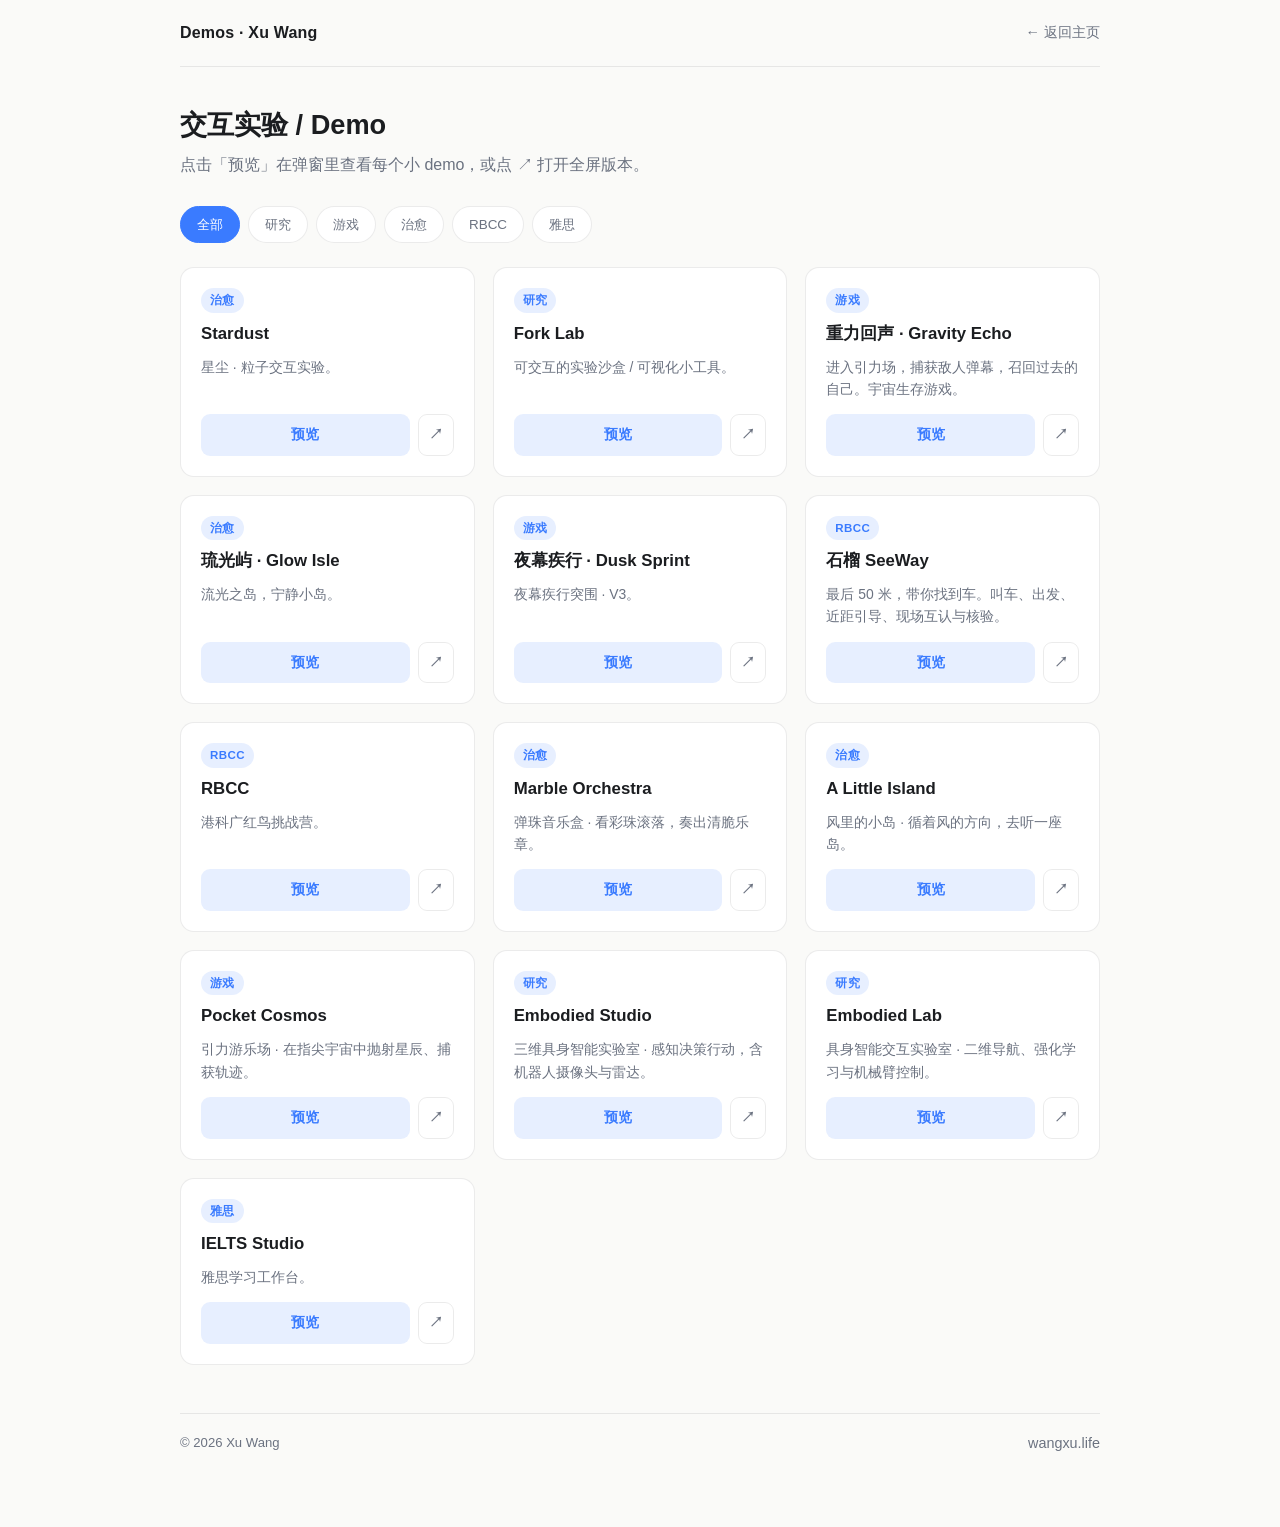
==== demo/index.html @ 32ed42f0 "Initial commit: personal website with admin panel" ====
<!doctype html>
<html lang="zh-CN">
<head>
<meta charset="utf-8">
<meta name="viewport" content="width=device-width, initial-scale=1">
<title>Demos · Xu Wang</title>
<meta name="description" content="Xu Wang 的交互实验小站，点击即可预览每个 Demo。">
<style>
  :root{
    color-scheme: light dark;
    --bg: light-dark(#fafaf8, #151515);
    --card: light-dark(#ffffff, #1e1e1e);
    --line: light-dark(rgba(0,0,0,.08), rgba(255,255,255,.1));
    --ink: light-dark(#1b1d20, #eef0f3);
    --muted: light-dark(#6b7280, #9aa1ad);
    --accent: #3a7bff;
    --accent-soft: rgba(58,123,255,.12);
  }
  *{box-sizing:border-box}
  html,body{margin:0;padding:0}
  body{font-family:-apple-system,BlinkMacSystemFont,"Segoe UI",Roboto,"PingFang SC","Hiragino Sans GB","Microsoft YaHei",sans-serif;background:var(--bg);color:var(--ink);line-height:1.6}
  .wrap{max-width:960px;margin:0 auto;padding:0 20px 72px}
  header.top{display:flex;align-items:center;justify-content:space-between;padding:20px 0;border-bottom:1px solid var(--line);margin-bottom:36px}
  .brand{font-weight:700;letter-spacing:.2px}
  .back{color:var(--muted);text-decoration:none;font-size:.9rem}.back:hover{color:var(--accent)}
  h1{font-size:1.7rem;margin:0 0 6px}
  .lead{color:var(--muted);font-size:1rem;margin:0 0 28px}
  .grid{display:grid;grid-template-columns:repeat(auto-fill,minmax(250px,1fr));gap:18px}
  .card{display:flex;flex-direction:column;gap:8px;background:var(--card);border:1px solid var(--line);border-radius:14px;padding:20px;transition:transform .15s ease,box-shadow .15s ease}
  .card:hover{transform:translateY(-3px);box-shadow:0 12px 26px rgba(0,0,0,.08)}
  .tag{font-size:.72rem;font-weight:600;letter-spacing:.4px;color:var(--accent);background:var(--accent-soft);padding:3px 9px;border-radius:999px;align-self:flex-start}
  .card h3{margin:0;font-size:1.05rem}
  .card p{margin:0;color:var(--muted);font-size:.87rem;flex:1}
  .card-actions{display:flex;gap:8px;margin-top:6px}
  .btn{flex:1;display:inline-flex;align-items:center;justify-content:center;gap:6px;font:inherit;font-size:.85rem;font-weight:600;color:var(--accent);background:var(--accent-soft);border:0;border-radius:9px;padding:9px 10px;cursor:pointer;text-decoration:none;transition:filter .15s}
  .btn:hover{filter:brightness(1.05)}
  .btn.ghost{color:var(--muted);background:transparent;border:1px solid var(--line);flex:0 0 auto}
  .btn.ghost:hover{color:var(--accent)}
  footer{margin-top:48px;color:var(--muted);font-size:.82rem;border-top:1px solid var(--line);padding-top:18px;display:flex;justify-content:space-between}
  /* ===== 预览小窗 ===== */
  .mask{position:fixed;inset:0;z-index:50;background:rgba(0,0,0,.55);backdrop-filter:blur(6px);display:flex;align-items:center;justify-content:center;padding:24px;animation:fade .2s ease}
  .sheet{width:min(980px,100%);max-height:88vh;display:flex;flex-direction:column;background:var(--card);border:1px solid var(--line);border-radius:16px;overflow:hidden;box-shadow:0 30px 80px rgba(0,0,0,.3);animation:pop .22s ease}
  .sheet-head{display:flex;align-items:center;justify-content:space-between;gap:12px;padding:14px 18px;border-bottom:1px solid var(--line)}
  .sheet-head strong{font-size:1rem;white-space:nowrap;overflow:hidden;text-overflow:ellipsis}
  .close{font:inherit;font-size:1.1rem;line-height:1;color:var(--muted);background:transparent;border:0;cursor:pointer;padding:6px 10px;border-radius:8px}
  .close:hover{color:var(--ink);background:var(--accent-soft)}
  .sheet-body{position:relative;height:62vh;background:#000}
  .sheet-body iframe{width:100%;height:100%;border:0;display:block}
  .loader{position:absolute;inset:0;display:grid;place-items:center;color:#fff;font-size:.9rem;letter-spacing:.1em;background:linear-gradient(135deg,#20242b,#141517)}
  .sheet-foot{padding:12px 18px;border-top:1px solid var(--line);display:flex;justify-content:space-between;align-items:center;gap:10px;font-size:.82rem;color:var(--muted)}
  .sheet-foot a{color:var(--accent);text-decoration:none;font-weight:600}
  .sheet-foot a:hover{text-decoration:underline}
  [hidden]{display:none!important}
  @keyframes fade{from{opacity:0}to{opacity:1}}
  @keyframes pop{from{opacity:0;transform:translateY(10px) scale(.98)}to{opacity:1;transform:none}}
  @media (max-width:560px){.sheet-body{height:58vh}.mask{padding:12px}}
  .filters{display:flex;flex-wrap:wrap;gap:8px;margin:4px 0 24px}
  .filters .f{padding:7px 16px;border-radius:999px;border:1px solid var(--line);background:var(--card);color:var(--muted);font:inherit;font-size:.84rem;cursor:pointer;transition:all .15s ease}
  .filters .f:hover{border-color:var(--accent);color:var(--accent)}
  .filters .f.active{background:var(--accent);color:#fff;border-color:var(--accent)}
</style>
</head>
<body>
<div class="wrap">
  <header class="top">
    <div class="brand">Demos · Xu Wang</div>
    <a class="back" href="/" rel="noopener noreferrer">← 返回主页</a>
  </header>

  <h1>交互实验 / Demo</h1>
  <p class="lead">点击「预览」在弹窗里查看每个小 demo，或点 ↗ 打开全屏版本。</p>

  <div class="filters" id="filters"></div>

    <div class="grid" id="grid"><!-- 卡片由 JS 生成 --></div>

  <footer>
    <span>© <span id="yr"></span> Xu Wang</span>
    <a class="back" href="/" rel="noopener noreferrer">wangxu.life</a>
  </footer>
</div>

<div class="mask" id="mask" hidden>
  <div class="sheet" role="dialog" aria-modal="true" aria-label="demo 预览">
    <div class="sheet-head">
      <strong id="p-title">demo</strong>
      <button class="close" id="p-close" aria-label="关闭">✕</button>
    </div>
    <div class="sheet-body">
      <div class="loader" id="p-loader">LOADING …</div>
      <iframe id="p-frame" title="demo 预览"></iframe>
    </div>
    <div class="sheet-foot">
      <span id="p-from"></span>
      <a id="p-open" href="#" target="_blank" rel="noopener noreferrer">在新标签打开完整版 ↗</a>
    </div>
  </div>
</div>

<script>
const DEMOS = [
  {title:"Stardust", tag:"治愈", desc:"星尘 · 粒子交互实验。", url:"/demo/stardust.html"},
  {title:"Fork Lab", tag:"研究", desc:"可交互的实验沙盒 / 可视化小工具。", url:"/demo/fork-lab.html"},
  {title:"重力回声 · Gravity Echo", tag:"游戏", desc:"进入引力场，捕获敌人弹幕，召回过去的自己。宇宙生存游戏。", url:"/demo/gravity-echo.html"},
  {title:"琉光屿 · Glow Isle", tag:"治愈", desc:"流光之岛，宁静小岛。", url:"/demo/aurelia.html"},
  {title:"夜幕疾行 · Dusk Sprint", tag:"游戏", desc:"夜幕疾行突围 · V3。", url:"/demo/aurelia-v3.html"},
  {title:"石榴 SeeWay", tag:"RBCC", desc:"最后 50 米，带你找到车。叫车、出发、近距引导、现场互认与核验。", url:"/demo/seeway.html"},
  {title:"RBCC", tag:"RBCC", desc:"港科广红鸟挑战营。", url:"/rbcc/"},
  {title:"Marble Orchestra", tag:"治愈", desc:"弹珠音乐盒 · 看彩珠滚落，奏出清脆乐章。", url:"/demo/marble-orchestra.html"},
  {title:"A Little Island", tag:"治愈", desc:"风里的小岛 · 循着风的方向，去听一座岛。", url:"/demo/wind-island.html"},
  {title:"Pocket Cosmos", tag:"游戏", desc:"引力游乐场 · 在指尖宇宙中抛射星辰、捕获轨迹。", url:"/demo/pocket-cosmos.html"},
  {title:"Embodied Studio", tag:"研究", desc:"三维具身智能实验室 · 感知决策行动，含机器人摄像头与雷达。", url:"/demo/embodied-studio.html"},
  {title:"Embodied Lab", tag:"研究", desc:"具身智能交互实验室 · 二维导航、强化学习与机械臂控制。", url:"/demo/embodied-lab.html"},
  {title:"IELTS Studio", tag:"雅思", desc:"雅思学习工作台。", url:"/demo/ielts-studio.html"}
];
const CATEGORIES = ["研究","游戏","治愈","RBCC","雅思"];
const grid = document.getElementById('grid');
const mask = document.getElementById('mask');
const frame = document.getElementById('p-frame');
const loader = document.getElementById('p-loader');
const pTitle = document.getElementById('p-title');
const pOpen = document.getElementById('p-open');
const pFrom = document.getElementById('p-from');

let activeCat = 'all';
function initFilters(){
  const box = document.getElementById('filters');
  ['all'].concat(CATEGORIES).forEach(cat=>{
    const b = document.createElement('button');
    b.className = 'f'+(cat==='all'?' active':'');
    b.dataset.cat = cat;
    b.textContent = cat==='all' ? '全部' : cat;
    b.addEventListener('click', ()=>{
      document.querySelectorAll('#filters .f').forEach(x=>x.classList.remove('active'));
      b.classList.add('active');
      activeCat = cat;
      buildCards();
    });
    box.appendChild(b);
  });
}
function buildCards(){
  grid.innerHTML = '';
  DEMOS.forEach((d,i)=>{
    if(activeCat!=='all' && d.tag!==activeCat) return;
    const c = document.createElement('article');
    c.className = 'card';
    c.innerHTML =
      '<span class="tag">'+d.tag+'</span>'+
      '<h3>'+d.title+'</h3>'+
      '<p>'+d.desc+'</p>'+
      '<div class="card-actions">'+
        '<button class="btn" type="button">预览</button>'+
        '<a class="btn ghost" href="'+d.url+'" target="_blank" rel="noopener noreferrer" title="全屏打开">↗</a>'+
      '</div>';
    c.querySelector('button').addEventListener('click', ()=>openPreview(d));
    grid.appendChild(c);
  });
}
function openPreview(d){
  pTitle.textContent = d.title;
  pOpen.href = d.url;
  pFrom.textContent = d.url.replace(/\/$/,'');
  loader.style.display = 'grid';
  frame.hidden = true;
  frame.src = d.url;               // 每次重新设 src，触发加载
  frame.onload = ()=>{ loader.style.display='none'; frame.hidden=false; };
  mask.hidden = false;
  document.body.style.overflow = 'hidden';
}
function closePreview(){
  mask.hidden = true;
  frame.src = '';                  // 卸载，停止播放/交互
  document.body.style.overflow = '';
}
document.getElementById('p-close').addEventListener('click', closePreview);
mask.addEventListener('click', (e)=>{ if(e.target===mask) closePreview(); });
document.addEventListener('keydown', (e)=>{ if(e.key==='Escape') closePreview(); });

document.getElementById('yr').textContent = new Date().getFullYear();
initFilters();
buildCards();
</script>
</body>
</html>
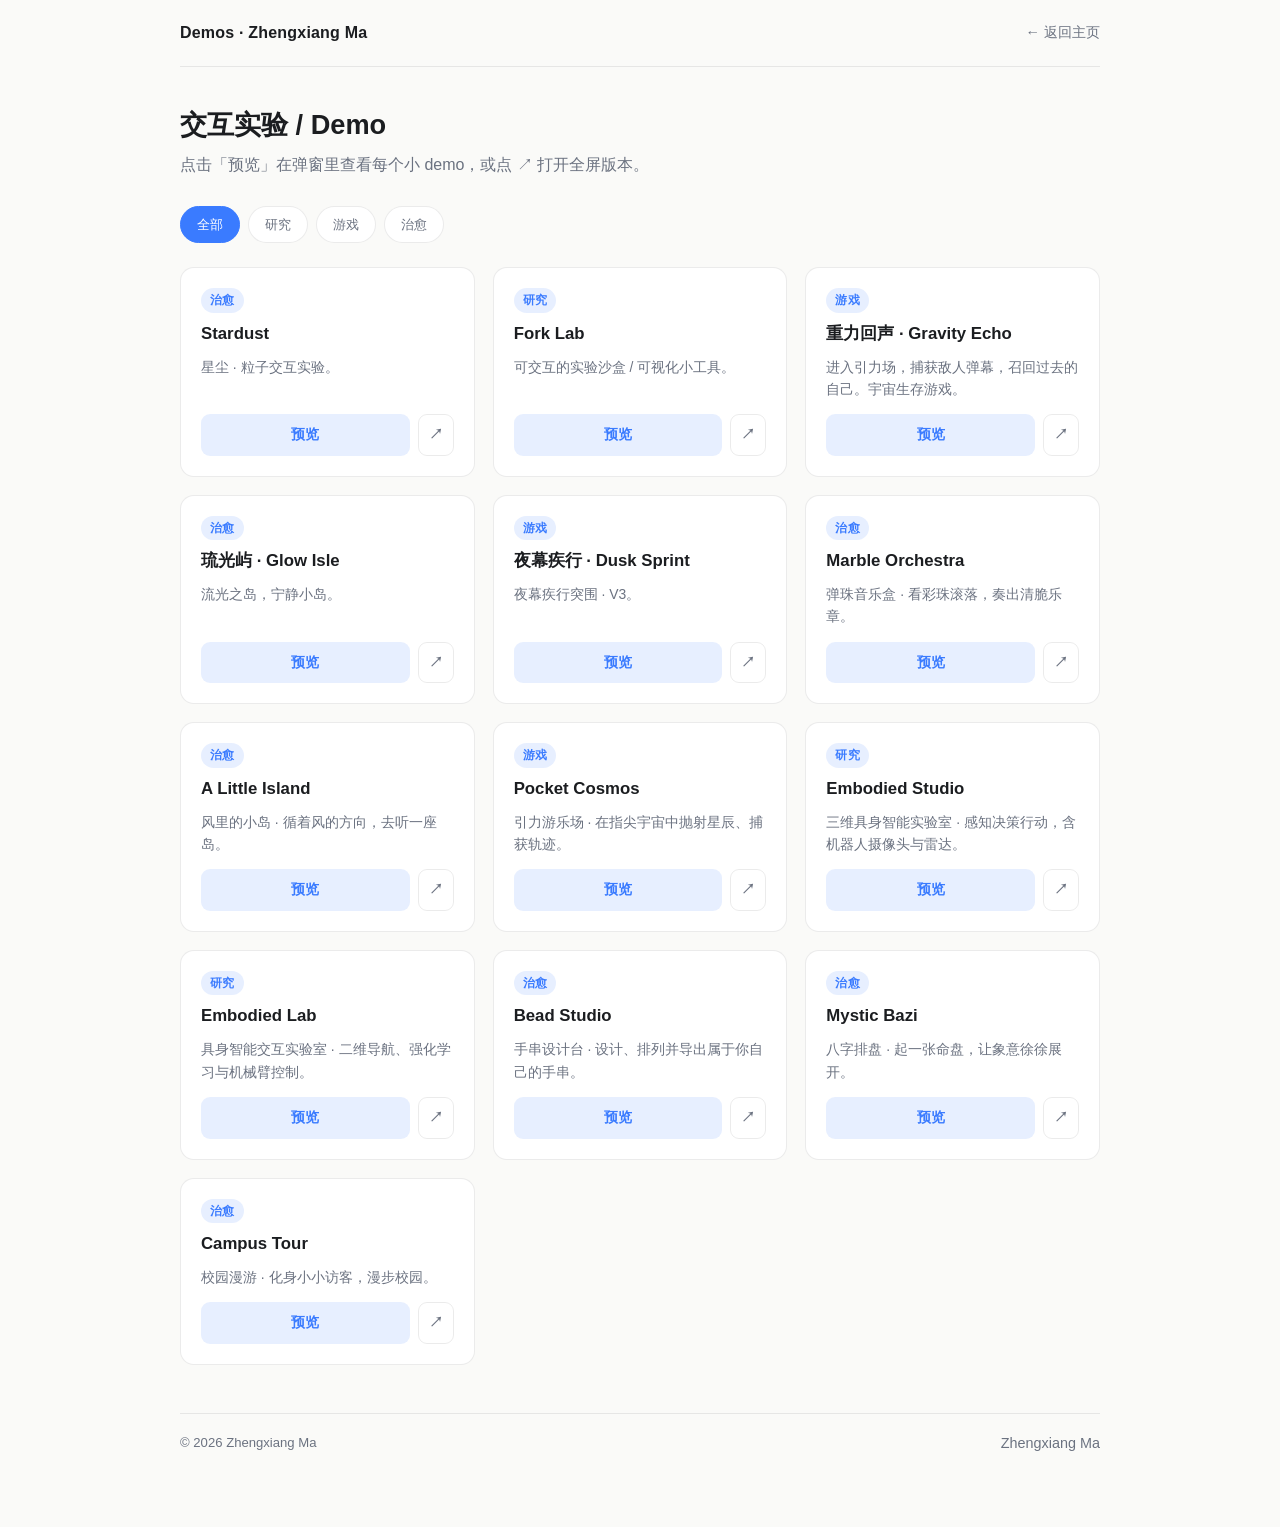
==== commit 665ce1a5: "chore: 清理冗余资源文件及无效配置" ====
--- a/demo/index.html
+++ b/demo/index.html
@@ -3,8 +3,8 @@
 <head>
 <meta charset="utf-8">
 <meta name="viewport" content="width=device-width, initial-scale=1">
-<title>Demos · Xu Wang</title>
-<meta name="description" content="Xu Wang 的交互实验小站，点击即可预览每个 Demo。">
+<title>Demos · Zhengxiang Ma</title>
+<meta name="description" content="Zhengxiang Ma 的交互实验小站，点击即可预览每个 Demo。">
 <style>
   :root{
     color-scheme: light dark;
@@ -63,7 +63,7 @@
 <body>
 <div class="wrap">
   <header class="top">
-    <div class="brand">Demos · Xu Wang</div>
+    <div class="brand">Demos · Zhengxiang Ma</div>
     <a class="back" href="/" rel="noopener noreferrer">← 返回主页</a>
   </header>
 
@@ -75,8 +75,8 @@
     <div class="grid" id="grid"><!-- 卡片由 JS 生成 --></div>
 
   <footer>
-    <span>© <span id="yr"></span> Xu Wang</span>
-    <a class="back" href="/" rel="noopener noreferrer">wangxu.life</a>
+    <span>© <span id="yr"></span> Zhengxiang Ma</span>
+    <a class="back" href="/" rel="noopener noreferrer">Zhengxiang Ma</a>
   </footer>
 </div>
 
@@ -104,16 +104,16 @@
   {title:"重力回声 · Gravity Echo", tag:"游戏", desc:"进入引力场，捕获敌人弹幕，召回过去的自己。宇宙生存游戏。", url:"/demo/gravity-echo.html"},
   {title:"琉光屿 · Glow Isle", tag:"治愈", desc:"流光之岛，宁静小岛。", url:"/demo/aurelia.html"},
   {title:"夜幕疾行 · Dusk Sprint", tag:"游戏", desc:"夜幕疾行突围 · V3。", url:"/demo/aurelia-v3.html"},
-  {title:"石榴 SeeWay", tag:"RBCC", desc:"最后 50 米，带你找到车。叫车、出发、近距引导、现场互认与核验。", url:"/demo/seeway.html"},
-  {title:"RBCC", tag:"RBCC", desc:"港科广红鸟挑战营。", url:"/rbcc/"},
   {title:"Marble Orchestra", tag:"治愈", desc:"弹珠音乐盒 · 看彩珠滚落，奏出清脆乐章。", url:"/demo/marble-orchestra.html"},
   {title:"A Little Island", tag:"治愈", desc:"风里的小岛 · 循着风的方向，去听一座岛。", url:"/demo/wind-island.html"},
   {title:"Pocket Cosmos", tag:"游戏", desc:"引力游乐场 · 在指尖宇宙中抛射星辰、捕获轨迹。", url:"/demo/pocket-cosmos.html"},
   {title:"Embodied Studio", tag:"研究", desc:"三维具身智能实验室 · 感知决策行动，含机器人摄像头与雷达。", url:"/demo/embodied-studio.html"},
   {title:"Embodied Lab", tag:"研究", desc:"具身智能交互实验室 · 二维导航、强化学习与机械臂控制。", url:"/demo/embodied-lab.html"},
-  {title:"IELTS Studio", tag:"雅思", desc:"雅思学习工作台。", url:"/demo/ielts-studio.html"}
+  {title:"Bead Studio", tag:"治愈", desc:"手串设计台 · 设计、排列并导出属于你自己的手串。", url:"/demo/bead-studio.html"},
+  {title:"Mystic Bazi", tag:"治愈", desc:"八字排盘 · 起一张命盘，让象意徐徐展开。", url:"/demo/mystic-bazi.html"},
+  {title:"Campus Tour", tag:"治愈", desc:"校园漫游 · 化身小小访客，漫步校园。", url:"/demo/campus-tour.html"}
 ];
-const CATEGORIES = ["研究","游戏","治愈","RBCC","雅思"];
+const CATEGORIES = ["研究","游戏","治愈"];
 const grid = document.getElementById('grid');
 const mask = document.getElementById('mask');
 const frame = document.getElementById('p-frame');
